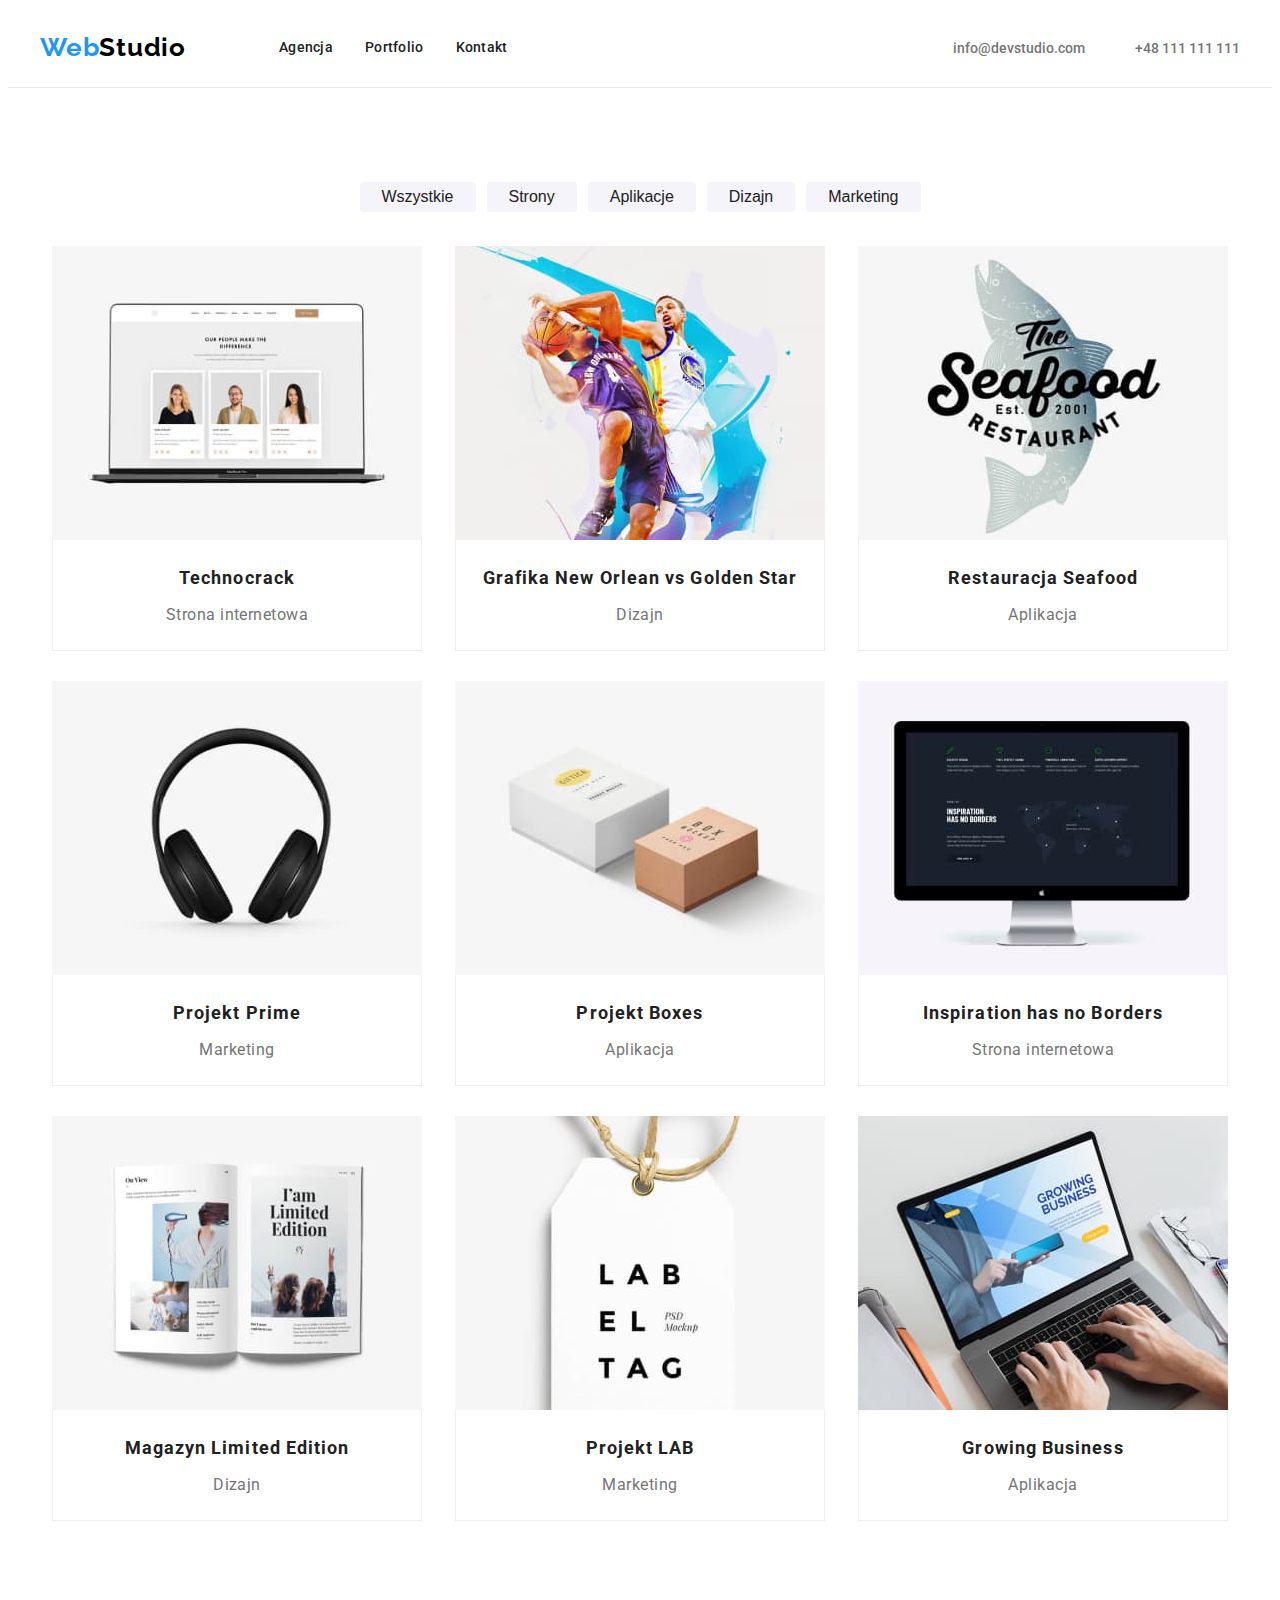
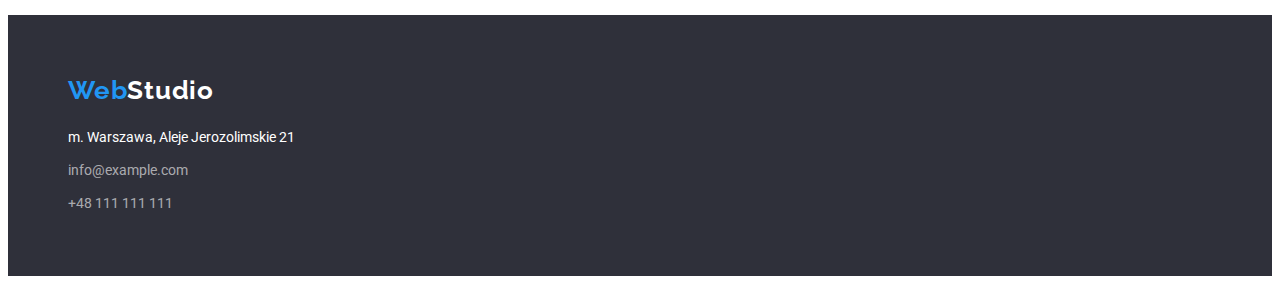
==== portfolio.html @ f6dc813e "init: hw4" ====
<!DOCTYPE html>
<html lang="pl">
  <head>
    <meta charset="UTF-8" />
    <meta http-equiv="X-UA-Compatible" content="IE=edge" />
    <meta name="viewport" content="width=device-width, initial-scale=1.0" />
    <link rel="preconnect" href="https://fonts.googleapis.com" />
    <link rel="preconnect" href="https://fonts.gstatic.com" crossorigin />
    <link
      href="https://fonts.googleapis.com/css2?family=Raleway:wght@700&family=Roboto:wght@400;500;700;900&display=swap"
      rel="stylesheet"
    />
    <link
      rel="stylesheet"
      href="https://cdnjs.cloudflare.com/ajax/libs/modern-normalize/1.1.0/modern-normalize.min.css"
      integrity="sha512-wpPYUAdjBVSE4KJnH1VR1HeZfpl1ub8YT/NKx4PuQ5NmX2tKuGu6U/JRp5y+Y8XG2tV+wKQpNHVUX03MfMFn9Q=="
      crossorigin="anonymous"
      referrerpolicy="no-referrer"
    />
    <link rel="stylesheet" href="css/styles.css" />
    <title>Portfolio - Studio</title>
  </head>
  <body>
    <header class="page-header">
      <div class="container">
        <div class="navbar">
          <a class="logo-text" href="./index.html"
            ><span class="logo-text-color">Web</span>Studio</a
          >
          <nav>
            <ul class="main-nav-list">
              <li class="main-nav-item">
                <a class="main-nav-link" href="./index.html">Agencja</a>
              </li>
              <li class="main-nav-item">
                <a class="main-nav-link" href="./portfolio.html">Portfolio</a>
              </li>
              <li class="main-nav-item">
                <a class="main-nav-link" href="#">Kontakt</a>
              </li>
            </ul>
          </nav>

          <ul class="contact-link-list">
            <li class="contact-link-item">
              <a class="main-nav-contact-link" href="mailto:info@devstudio.com"
                >info@devstudio.com</a
              >
            </li>
            <li class="contact-link-item">
              <a class="main-nav-contact-link" href="tel:+48111111111"
                >+48 111 111 111</a
              >
            </li>
          </ul>
        </div>
      </div>
    </header>
    <main>
      <div class="section container">
        <div class="buttons">
          <button class="button-style button-portfolio" type="button">
            Wszystkie
          </button>
          <button class="button-style button-portfolio" type="button">
            Strony
          </button>
          <button class="button-style button-portfolio" type="button">
            Aplikacje
          </button>
          <button class="button-style button-portfolio" type="button">
            Dizajn
          </button>
          <button class="button-style button-portfolio" type="button">
            Marketing
          </button>
        </div>

        <div class="portfolio-cards">
          <figure class="portfolio-card-item">
            <img
              class="no-gap"
              src="images/portfolio1.jpg"
              alt="Laptop z wyświetloną stroną internetową"
              width="370"
              height="294"
            />
            <figcaption class="portfolio-card-caption">
              <p class="portfolio-card-title">Technocrack</p>
              <p class="portfolio-card-text">Strona internetowa</p>
            </figcaption>
          </figure>
          <figure class="portfolio-card-item">
            <img
              class="no-gap"
              src="images/portfolio2.jpg"
              alt="Dwóch mężczyzn z piłką do koszykówki"
              width="370"
              height="294"
            />
            <figcaption class="portfolio-card-caption">
              <p class="portfolio-card-title">
                Grafika New Orlean vs Golden Star
              </p>

              <p class="portfolio-card-text">Dizajn</p>
            </figcaption>
          </figure>
          <figure class="portfolio-card-item">
            <img
              class="no-gap"
              src="images/portfolio3.jpg"
              alt="Logo z tekstem i obrazem ryby"
              width="370"
              height="294"
            />
            <figcaption class="portfolio-card-caption">
              <p class="portfolio-card-title">Restauracja Seafood</p>

              <p class="portfolio-card-text">Aplikacja</p>
            </figcaption>
          </figure>
          <figure class="portfolio-card-item">
            <img
              class="no-gap"
              src="images/portfolio4.jpg"
              alt="Słuchawki nauszne"
              width="370"
              height="294"
            />
            <figcaption class="portfolio-card-caption">
              <p class="portfolio-card-title">Projekt Prime</p>
              <p class="portfolio-card-text">Marketing</p>
            </figcaption>
          </figure>
          <figure class="portfolio-card-item">
            <img
              class="no-gap"
              src="images/portfolio5.jpg"
              alt="Dwa pudełka"
              width="370"
              height="294"
            />
            <figcaption class="portfolio-card-caption">
              <p class="portfolio-card-title">Projekt Boxes</p>
              <p class="portfolio-card-text">Aplikacja</p>
            </figcaption>
          </figure>
          <figure class="portfolio-card-item">
            <img
              class="no-gap"
              src="images/portfolio6.jpg"
              alt="Ekran komputera z wyświetloną stroną internetową"
              width="370"
              height="294"
            />
            <figcaption class="portfolio-card-caption">
              <p class="portfolio-card-title">Inspiration has no Borders</p>

              <p class="portfolio-card-text">Strona internetowa</p>
            </figcaption>
          </figure>
          <figure class="portfolio-card-item">
            <img
              class="no-gap"
              src="images/portfolio7.jpg"
              alt="Otwarty magazyn"
              width="370"
              height="294"
            />
            <figcaption class="portfolio-card-caption">
              <p class="portfolio-card-title">Magazyn Limited Edition</p>

              <p class="portfolio-card-text">Dizajn</p>
            </figcaption>
          </figure>
          <figure class="portfolio-card-item">
            <img
              class="no-gap"
              src="images/portfolio8.jpg"
              alt="Etykieta z napisem"
              width="370"
              height="294"
            />
            <figcaption class="portfolio-card-caption">
              <p class="portfolio-card-title">Projekt LAB</p>

              <p class="portfolio-card-text">Marketing</p>
            </figcaption>
          </figure>
          <figure class="portfolio-card-item">
            <img
              class="no-gap"
              src="images/portfolio9.jpg"
              alt="Człowiek pisze na laptopie"
              width="370"
              height="294"
            />
            <figcaption class="portfolio-card-caption">
              <p class="portfolio-card-title">Growing Business</p>
              <p class="portfolio-card-text">Aplikacja</p>
            </figcaption>
          </figure>
        </div>
      </div>
    </main>
    <footer class="footer-section">
      <div class="container">
        <a class="logo-text footer-logo-text" href="index.html"
          ><span class="logo-text-color">Web</span>Studio</a
        >
        <address>
          <ul>
            <li class="footer-list-item">
              <a
                class="footer-links map-link"
                href="https://goo.gl/maps/DFV8Tzm6335KVXMM9"
                target="_blank"
                >m. Warszawa, Aleje Jerozolimskie 21</a
              >
            </li>
            <li class="footer-list-item">
              <a class="footer-links" href="mailto:info@example.com"
                >info@example.com</a
              >
            </li>
            <li class="footer-list-item">
              <a class="footer-links" href="tel:+48111111111"
                >+48 111 111 111</a
              >
            </li>
          </ul>
        </address>
      </div>
    </footer>
  </body>
</html>
---- css/styles.css ----
:root {
  --brand-color: #2196f3;
  --background-color: #2f303a;
  --text-color: #212121;
  --font-color-light-gray: #757575;
  --color-light-gray: #f5f4fa;
}

body {
  font-family: "Roboto", sans-serif;
  font-size: 14px;
  color: var(--text-color);
}

ul {
  list-style-type: none;
  margin: 0;
  padding: 0;
}

p {
  margin: 0;
}

h1 {
  margin: 0;
}

.container {
  width: 1200px;
  margin: 0 auto;
}

.page-header {
  border-bottom: 1px solid #ececec;
  background-color: #fff;
  padding: 24px;
}

.section {
  padding: 94px 0;
}

/* MAIN NAVIGATION LIST */

.navbar {
  display: flex;
  align-items: center;
  justify-content: flex-start;
}

.main-nav-list {
  display: flex;
}

.main-nav-item {
  margin-right: 32px;
}

.main-nav-item:last-child {
  margin-right: 0;
}

/* CONTACT LINK IN MAIN NAVIGATION */

.contact-link-list {
  display: flex;
  margin-left: auto;
}

.contact-link-item {
  margin-right: 50px;
}

.contact-link-item:last-child {
  margin-right: 0;
}

/* LOGO STYLE */

.logo-text {
  font-family: "Raleway";
  font-weight: 700;
  font-size: 26px;
  line-height: 1.2;
  letter-spacing: 0.03em;
  color: #000000;
  text-decoration: none;
  margin-right: 93px;
}

.logo-text-color {
  color: var(--brand-color);
}

/* LINKS STYLE */

.main-nav-link {
  color: var(--text-color);
  text-decoration: none;
  font-weight: 500;
  font-size: 14px;
  line-height: 1.1;
  letter-spacing: 0.02em;
}

.active {
  color: var(--brand-color);
}

.main-nav-link:hover,
.main-nav-link:focus,
.main-nav-contact-link:hover,
.main-nav-contact-link:focus {
  color: var(--brand-color);
}

.main-nav-contact-link {
  color: var(--font-color-light-gray);
  font-weight: 500;
  text-decoration: none;
}

/* HERO SECTION */

.hero-section {
  background-color: var(--background-color);
  padding: 200px 0;
}

.hero-heading {
  font-weight: 900;
  font-size: 44px;
  line-height: 1.36;
  text-align: center;
  letter-spacing: 0.06em;
  text-transform: uppercase;
  color: #ffffff;
  width: 696px;
  margin: 0 auto;
  margin-bottom: 50px;
}

.hero-section .container {
  text-align: center;
}

/* BUTTON STYLE */

.button-style {
  border-radius: 4px;
  border: 0;
  font-size: 16px;
  color: var(--text-color);
  background: var(--color-light-gray);
}

.button-hero {
  box-shadow: 0px 4px 4px rgba(0, 0, 0, 0.15);
  padding: 10px 42px;
  font-weight: 700;
  line-height: 1.875;
  letter-spacing: 0.06em;
}

.buttons {
  margin-bottom: 34px;
  text-align: center;
}

.button-portfolio {
  padding: 6px 22px;
  font-weight: 500;
  margin-right: 8px;
}

.button-portfolio:last-child {
  margin-right: 0;
}

.button-portfolio:hover,
.button-portfolio:focus,
.button-hero:hover,
.button-hero:focus {
  color: #ffffff;
  background: var(--brand-color);
  box-shadow: 0px 3px 1px rgba(0, 0, 0, 0.1), 0px 1px 2px rgba(0, 0, 0, 0.08),
    0px 2px 2px rgba(0, 0, 0, 0.12);
  cursor: pointer;
}

/* PORTFOLIO */

/* .portfolio-cards {
  display: flex;
  flex-wrap: wrap;
  margin: 0 auto;
  justify-content: center;
} */

.portfolio-cards {
  text-align: center;
}

.portfolio-card-item {
  margin: 15px;
  display: inline-block;
}

.portfolio-card-item:nth-of-type(3n + 1) {
  margin-left: 0;
}

.portfolio-card-item:nth-of-type(3n) {
  margin-right: 0;
}

.portfolio-card-item:nth-last-of-type(-n + 3) {
  margin-bottom: 0;
}

.portfolio-card-item:nth-of-type(-n + 3) {
  margin-top: 0;
}

.portfolio-card-caption {
  padding: 20px 24px;
  border-right: 1px solid #eeeeee;
  border-bottom: 1px solid #eeeeee;
  border-left: 1px solid #eeeeee;
}

.portfolio-card-caption p:first-child {
  margin-bottom: 4px;
}

.portfolio-card-title {
  font-weight: 700;
  font-size: 18px;
  line-height: 2;
  letter-spacing: 0.06em;
  color: var(--text-color);
}

.portfolio-card-text {
  font-size: 16px;
  line-height: 1.875;
  letter-spacing: 0.03em;
  color: var(--font-color-light-gray);
}

/* MAIN SECTION */

.text-cards {
  display: flex;
  justify-content: space-between;
  margin-bottom: 94px;
}

.text-card {
  margin-right: 30px;
}

.text-card:last-child {
  margin-right: 0;
}

.card-title {
  font-weight: 700;
  font-size: 14px;
  line-height: 1.14;
  letter-spacing: 0.03em;
  text-transform: uppercase;
  color: var(--text-color);
}

.card-text {
  line-height: 1.71;
  letter-spacing: 0.03em;
  color: var(--font-color-light-gray);
}

.img-cards {
  display: flex;
  justify-content: space-between;
}

/* .img-card-items {
  margin: 0;
} */

.img-card-item,
.staff-card-item {
  margin: 0;
}

.no-gap {
  display: block;
}

.section-heading {
  font-weight: 700;
  font-size: 36px;
  line-height: 1.16px;
  text-align: center;
  letter-spacing: 0.03em;
  color: var(--text-color);
  margin-bottom: 50px;
}

.staff {
  background-color: var(--color-light-gray);
}

.staff-cards {
  display: flex;
  justify-content: space-between;
}

.staff-card-item {
  box-shadow: 0px 1px 3px rgba(0, 0, 0, 0.12), 0px 1px 1px rgba(0, 0, 0, 0.14),
    0px 2px 1px rgba(0, 0, 0, 0.2);
  border-radius: 0px 0px 4px 4px;
}

.staff-card-item figcaption {
  padding: 30px;
}

.staff-card-item h3 {
  margin-bottom: 10px;
}

.staff-section-heading {
  font-weight: 500;
  font-size: 16px;
  line-height: 1.1875;
  text-align: center;
  letter-spacing: 0.03em;
  color: var(--text-color);
}

.staff-section-text {
  font-size: 16px;
  line-height: 1.1875;
  text-align: center;
  letter-spacing: 0.03em;
  color: var(--font-color-light-gray);
}

/* FOOTER SECTION */

.footer-section {
  background-color: var(--background-color);
  padding: 60px;
}

.footer-logo-text {
  color: #ffffff;
  display: block;
  margin-bottom: 20px;
}

.footer-list-item {
  margin-bottom: 9px;
}

.footer-list-item:last-child {
  margin-bottom: 0;
}

.footer-links {
  color: #ffffff99;
  text-decoration: none;
  font-style: normal;
  line-height: 1.7;
}

.footer-links:hover {
  color: #ffffff99;
  text-decoration: underline;
}

.map-link {
  color: #ffffff;
}
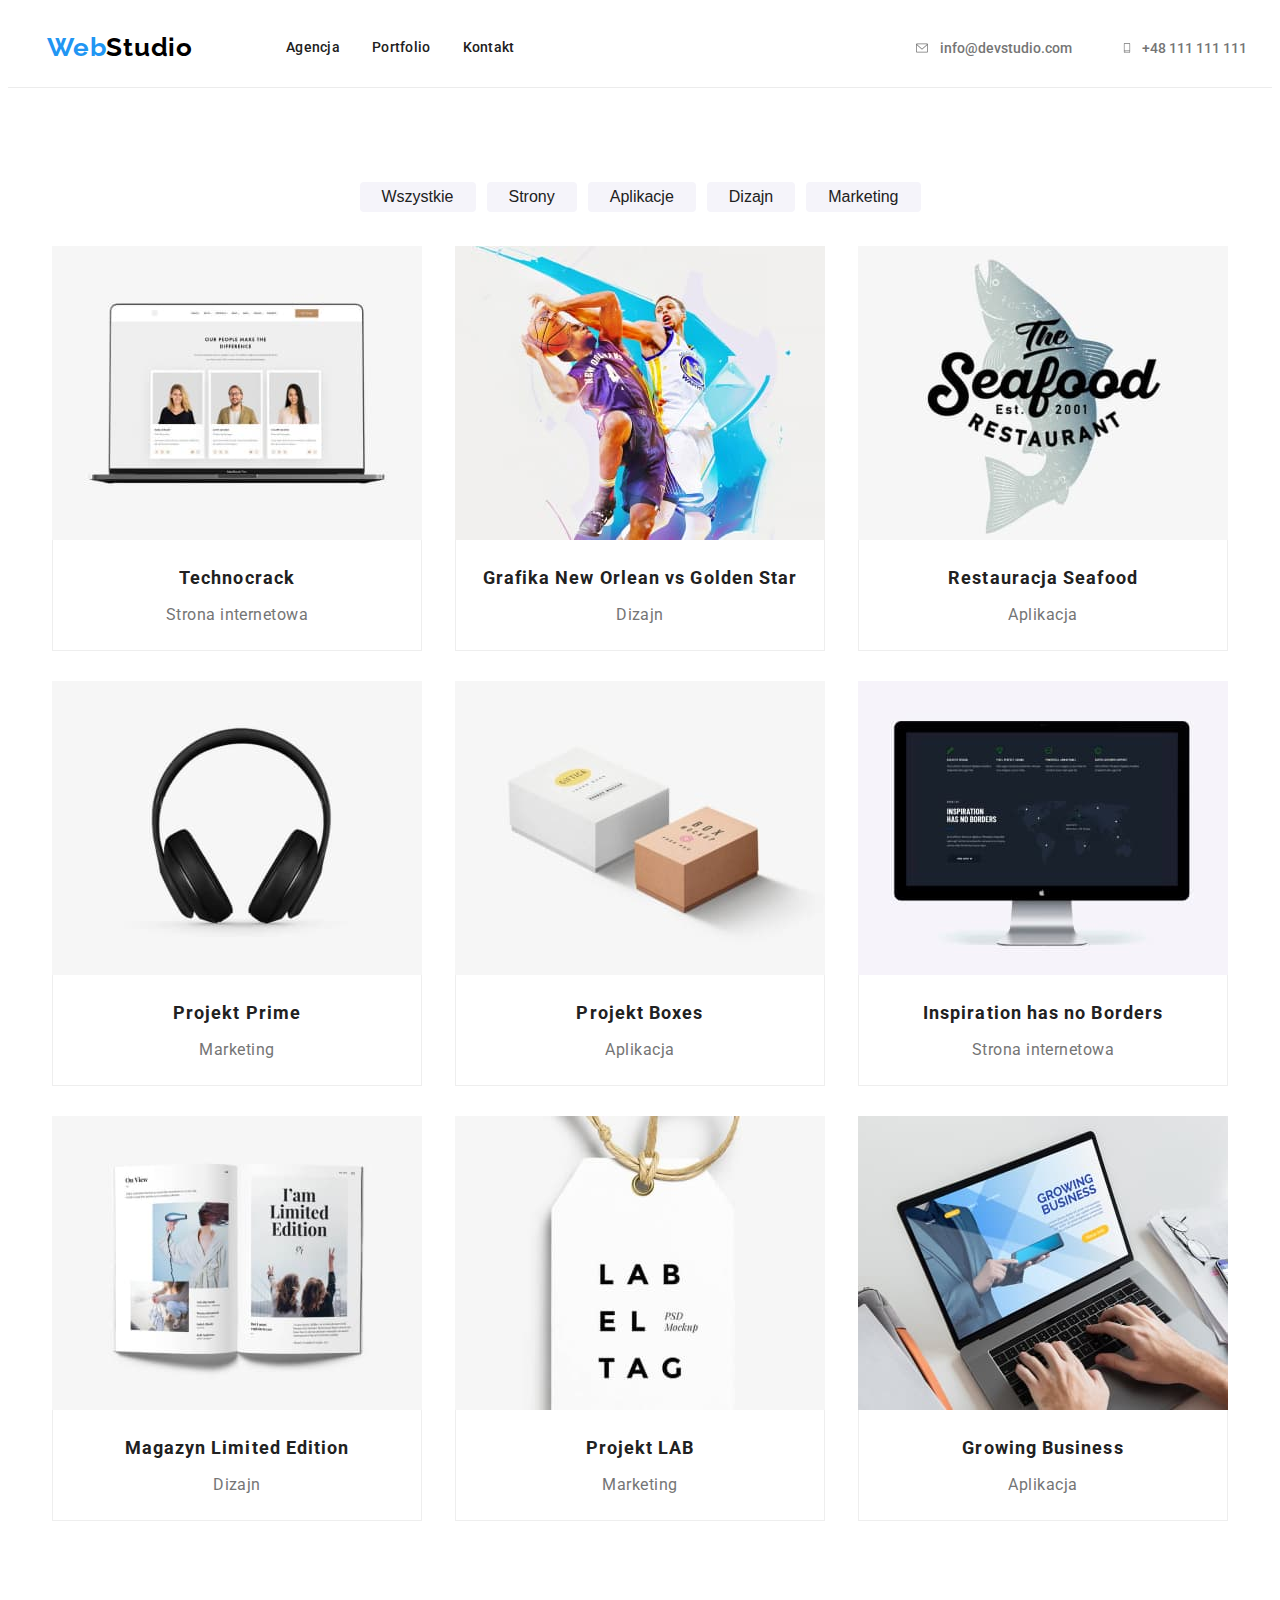
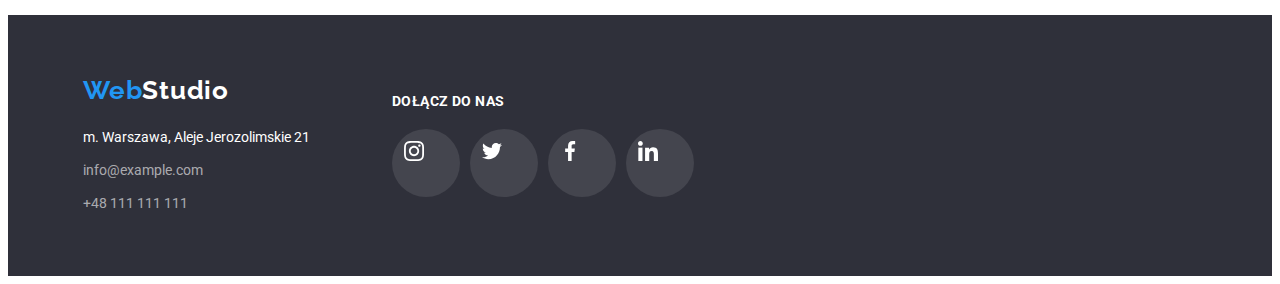
==== commit 3b6c9da4: "update portfolio and styles" ====
--- a/portfolio.html
+++ b/portfolio.html
@@ -44,12 +44,18 @@
           <ul class="contact-link-list">
             <li class="contact-link-item">
               <a class="main-nav-contact-link" href="mailto:info@devstudio.com"
-                >info@devstudio.com</a
+                ><svg class="contact-icon" width="16" height="12">
+                  <use href="./images/icons.svg#icon-envelope"></use>
+                </svg>
+                info@devstudio.com</a
               >
             </li>
             <li class="contact-link-item">
               <a class="main-nav-contact-link" href="tel:+48111111111"
-                >+48 111 111 111</a
+                ><svg class="contact-icon" width="10" height="16">
+                  <use href="./images/icons.svg#icon-smartphone"></use>
+                </svg>
+                +48 111 111 111</a
               >
             </li>
           </ul>
@@ -206,31 +212,68 @@
     </main>
     <footer class="footer-section">
       <div class="container">
-        <a class="logo-text footer-logo-text" href="index.html"
-          ><span class="logo-text-color">Web</span>Studio</a
-        >
-        <address>
-          <ul>
-            <li class="footer-list-item">
-              <a
-                class="footer-links map-link"
-                href="https://goo.gl/maps/DFV8Tzm6335KVXMM9"
-                target="_blank"
-                >m. Warszawa, Aleje Jerozolimskie 21</a
-              >
-            </li>
-            <li class="footer-list-item">
-              <a class="footer-links" href="mailto:info@example.com"
-                >info@example.com</a
-              >
-            </li>
-            <li class="footer-list-item">
-              <a class="footer-links" href="tel:+48111111111"
-                >+48 111 111 111</a
-              >
-            </li>
-          </ul>
-        </address>
+        <div class="page-footer">
+          <div class="footer-address">
+            <a class="logo-text footer-logo-text" href="index.html"
+              ><span class="logo-text-color">Web</span>Studio</a
+            >
+            <address>
+              <ul>
+                <li class="footer-list-item">
+                  <a
+                    class="footer-links map-link"
+                    href="https://goo.gl/maps/DFV8Tzm6335KVXMM9"
+                    target="_blank"
+                    >m. Warszawa, Aleje Jerozolimskie 21</a
+                  >
+                </li>
+                <li class="footer-list-item">
+                  <a class="footer-links" href="mailto:info@example.com"
+                    >info@example.com</a
+                  >
+                </li>
+                <li class="footer-list-item">
+                  <a class="footer-links" href="tel:+48111111111"
+                    >+48 111 111 111</a
+                  >
+                </li>
+              </ul>
+            </address>
+          </div>
+          <div class="footer-social-links">
+            <p class="footer-social-links-text">Dołącz do nas</p>
+            <ul class="social-links">
+              <li class="social-link-item">
+                <a class="social-icon-box" href="#">
+                  <svg class="social-icon" width="20" height="20">
+                    <use href="./images/icons.svg#icon-instagram"></use>
+                  </svg>
+                </a>
+              </li>
+              <li class="social-link-item">
+                <a class="social-icon-box" href="#">
+                  <svg class="social-icon" width="20" height="20">
+                    <use href="./images/icons.svg#icon-twitter"></use>
+                  </svg>
+                </a>
+              </li>
+              <li class="social-link-item">
+                <a class="social-icon-box" href="#">
+                  <svg class="social-icon" width="20" height="20">
+                    <use href="./images/icons.svg#icon-facebook"></use>
+                  </svg>
+                </a>
+              </li>
+              <li class="social-link-item">
+                <a class="social-icon-box" href="#">
+                  <svg class="social-icon" width="20" height="20">
+                    <use href="./images/icons.svg#icon-linkedin"></use>
+                  </svg>
+                </a>
+              </li>
+            </ul>
+          </div>
+        </div>
       </div>
     </footer>
   </body>
--- a/css/styles.css
+++ b/css/styles.css
@@ -29,6 +29,7 @@
 .container {
   width: 1200px;
   margin: 0 auto;
+  padding: 0 15px;
 }
 
 .page-header {
@@ -65,15 +66,17 @@
 
 .contact-link-list {
   display: flex;
+  align-items: center;
   margin-left: auto;
 }
 
+.contact-link-item:not(:last-child) {
+  margin-right: 50px;
+}
+
 .contact-link-item {
-  margin-right: 50px;
-}
-
-.contact-link-item:last-child {
-  margin-right: 0;
+  display: flex;
+  align-items: center;
 }
 
 /* LOGO STYLE */
@@ -119,13 +122,30 @@
   color: var(--font-color-light-gray);
   font-weight: 500;
   text-decoration: none;
+  display: flex;
+  align-items: center;
+}
+
+.contact-icon {
+  margin-right: 10px;
+  fill: var(--font-color-light-gray);
+}
+
+.main-nav-contact-link:hover .contact-icon {
+  fill: var(--brand-color);
 }
 
 /* HERO SECTION */
 
 .hero-section {
   background-color: var(--background-color);
+  box-shadow: 0px 4px 4px rgba(0, 0, 0, 0.25);
+  background: linear-gradient(rgba(47, 48, 58, 0.4), rgba(47, 48, 58, 0.4)),
+    url(../images/hero.jpg) no-repeat;
+  background-size: cover, 1600px;
+  background-position: 50% 50%;
   padding: 200px 0;
+  height: 600px;
 }
 
 .hero-heading {
@@ -207,6 +227,11 @@
   display: inline-block;
 }
 
+.portfolio-card-item:hover {
+  box-shadow: 0px 1px 1px rgba(0, 0, 0, 0.12), 0px 4px 4px rgba(0, 0, 0, 0.06),
+    1px 4px 6px rgba(0, 0, 0, 0.16);
+}
+
 .portfolio-card-item:nth-of-type(3n + 1) {
   margin-left: 0;
 }
@@ -298,6 +323,13 @@
   display: block;
 }
 
+.box-icon {
+  background-color: var(--color-light-gray);
+  border-radius: 4px;
+  padding: 25px 100px;
+  margin-bottom: 30px;
+}
+
 .section-heading {
   font-weight: 700;
   font-size: 36px;
@@ -346,6 +378,72 @@
   text-align: center;
   letter-spacing: 0.03em;
   color: var(--font-color-light-gray);
+  margin-bottom: 16px;
+}
+
+/* SOCIAL ICONS */
+
+.social-links {
+  display: flex;
+  justify-content: center;
+}
+
+.social-link-item:not(:last-child) {
+  margin-right: 10px;
+}
+
+.social-icon-box {
+  width: 44px;
+  height: 44px;
+  border-radius: 50%;
+  padding: 12px;
+  display: block;
+}
+
+.staff-cards .social-icon {
+  fill: #afb1b8;
+}
+
+.footer-social-links .social-icon-box {
+  background-color: rgba(255, 255, 255, 0.1);
+}
+
+.footer-social-links .social-icon {
+  fill: #fff;
+}
+
+.social-icon-box:hover .social-icon {
+  fill: #fff;
+}
+
+.social-icon-box:hover {
+  background-color: var(--brand-color);
+}
+
+/* NASI KLIENCI */
+
+.list-our-clients {
+  display: flex;
+  justify-content: space-between;
+}
+
+.item-our-clients {
+  border: 1px solid #afb1b8;
+  border-radius: 4px;
+  margin-right: 30px;
+  padding: 16px 32px;
+}
+
+.icon {
+  fill: #afb1b8;
+}
+
+.item-our-clients:hover {
+  border-color: var(--brand-color);
+}
+
+.item-our-clients:hover .icon {
+  fill: var(--brand-color);
 }
 
 /* FOOTER SECTION */
@@ -384,3 +482,20 @@
 .map-link {
   color: #ffffff;
 }
+
+.page-footer {
+  display: flex;
+  align-items: center;
+}
+
+.footer-address {
+  margin-right: 70px;
+}
+
+.footer-social-links-text {
+  text-transform: uppercase;
+  color: #fff;
+  font-weight: 700;
+  letter-spacing: 0.03em;
+  margin-bottom: 20px;
+}
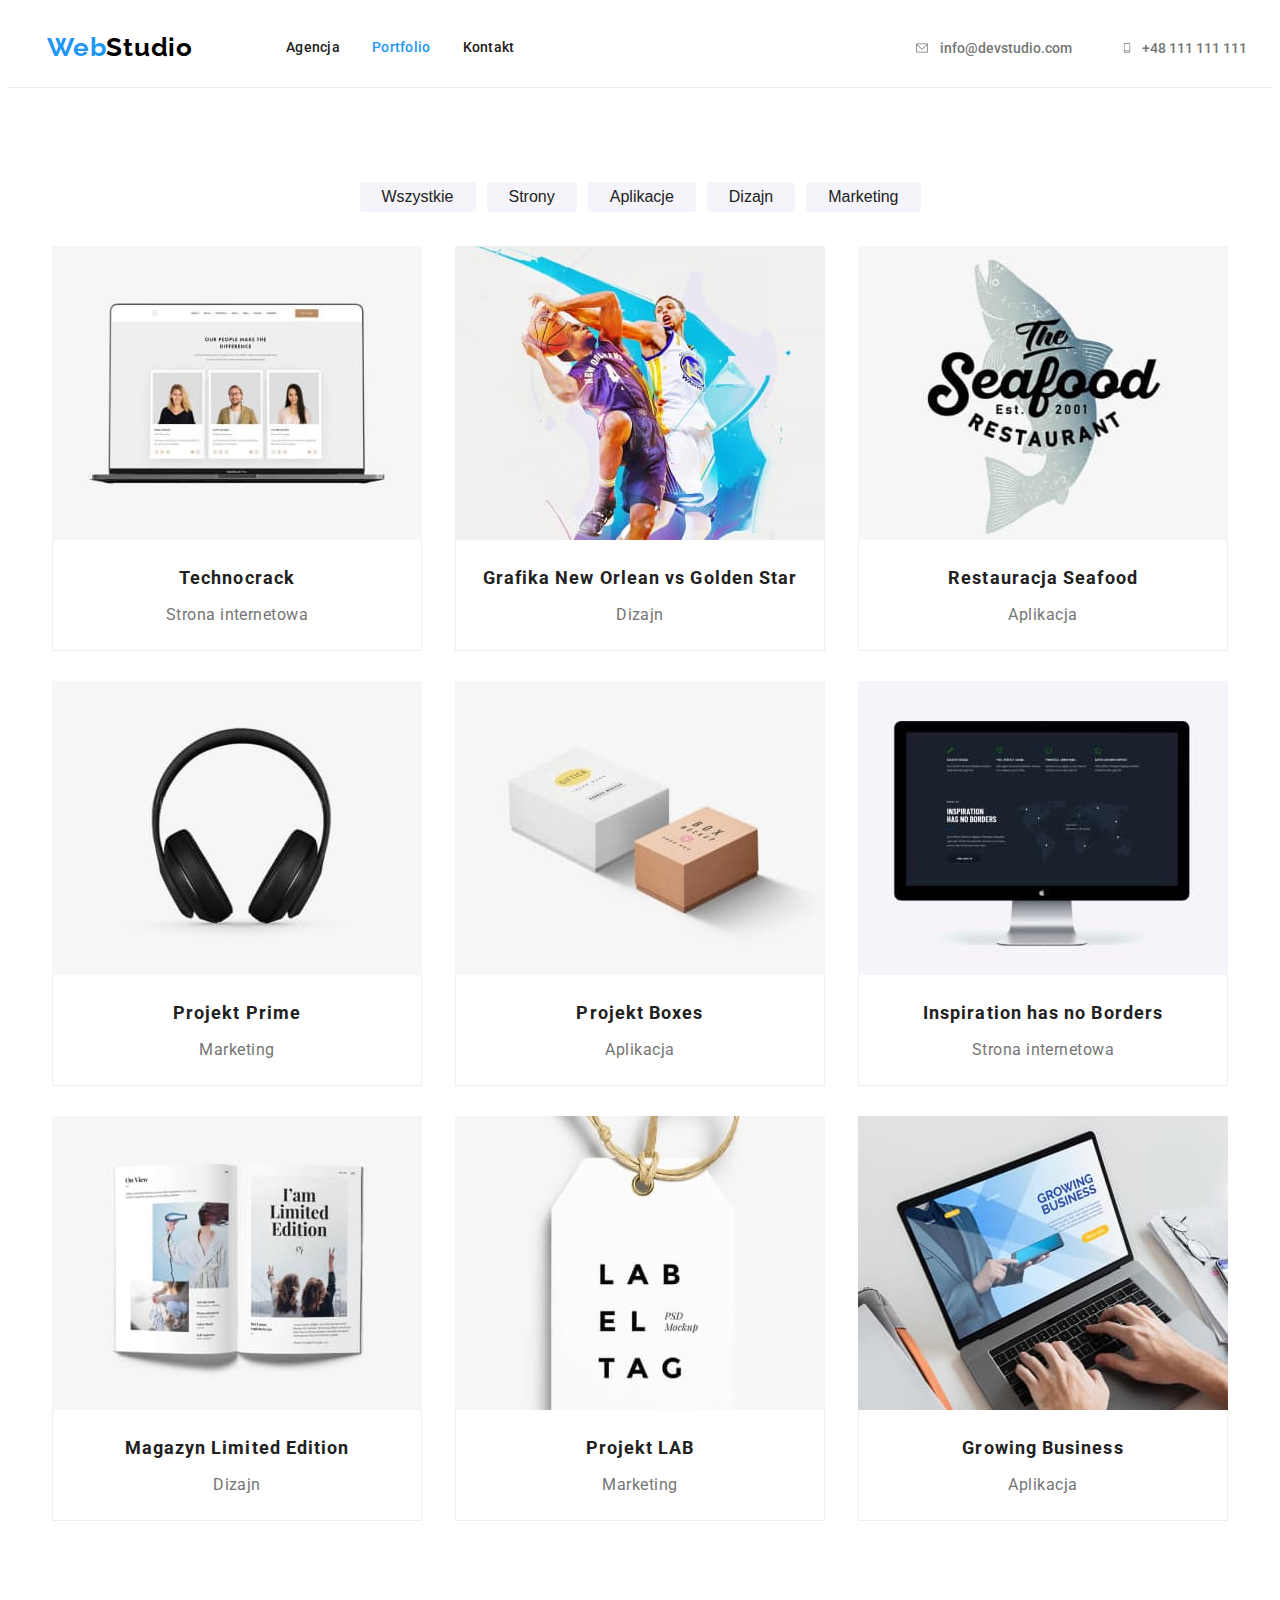
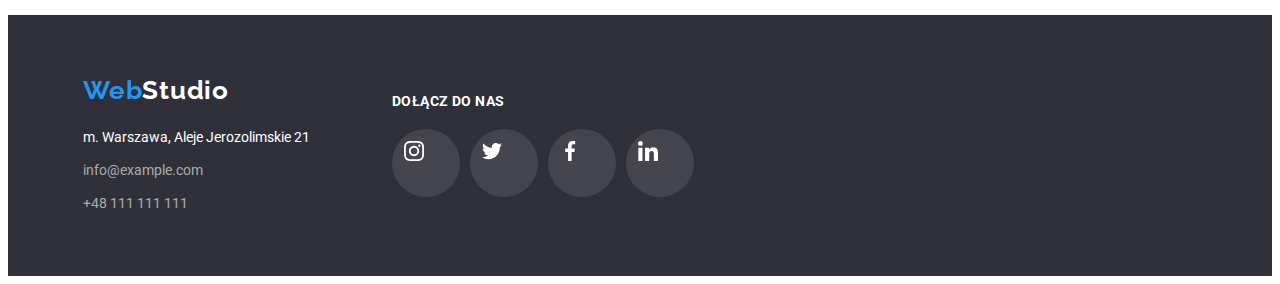
==== commit 54503559: "finish project" ====
--- a/portfolio.html
+++ b/portfolio.html
@@ -33,7 +33,9 @@
                 <a class="main-nav-link" href="./index.html">Agencja</a>
               </li>
               <li class="main-nav-item">
-                <a class="main-nav-link" href="./portfolio.html">Portfolio</a>
+                <a class="main-nav-link active" href="./portfolio.html"
+                  >Portfolio</a
+                >
               </li>
               <li class="main-nav-item">
                 <a class="main-nav-link" href="#">Kontakt</a>
--- a/css/styles.css
+++ b/css/styles.css
@@ -353,6 +353,7 @@
   box-shadow: 0px 1px 3px rgba(0, 0, 0, 0.12), 0px 1px 1px rgba(0, 0, 0, 0.14),
     0px 2px 1px rgba(0, 0, 0, 0.2);
   border-radius: 0px 0px 4px 4px;
+  background-color: #fff;
 }
 
 .staff-card-item figcaption {
@@ -431,7 +432,6 @@
   border: 1px solid #afb1b8;
   border-radius: 4px;
   margin-right: 30px;
-  padding: 16px 32px;
 }
 
 .icon {
@@ -440,6 +440,12 @@
 
 .item-our-clients:hover {
   border-color: var(--brand-color);
+}
+
+.link-our-clients {
+  cursor: pointer;
+  display: block;
+  padding: 16px 32px;
 }
 
 .item-our-clients:hover .icon {
